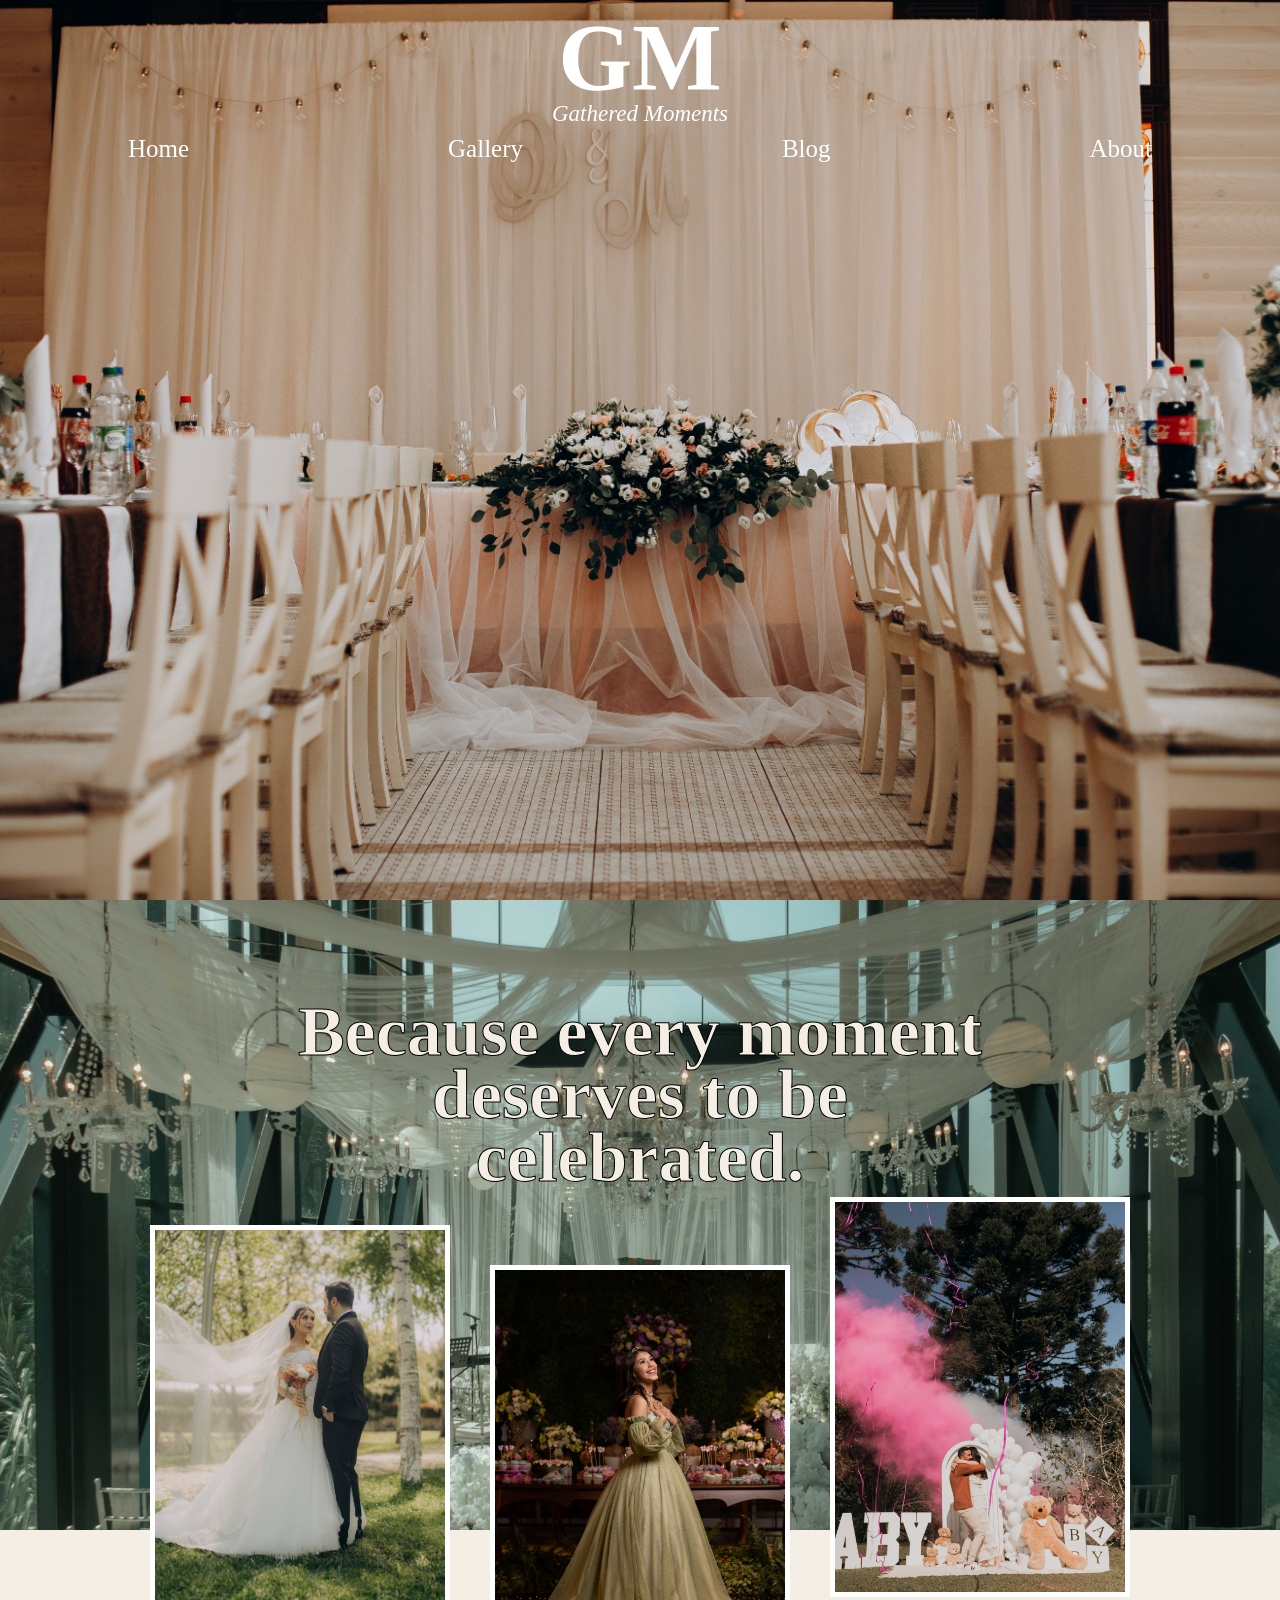
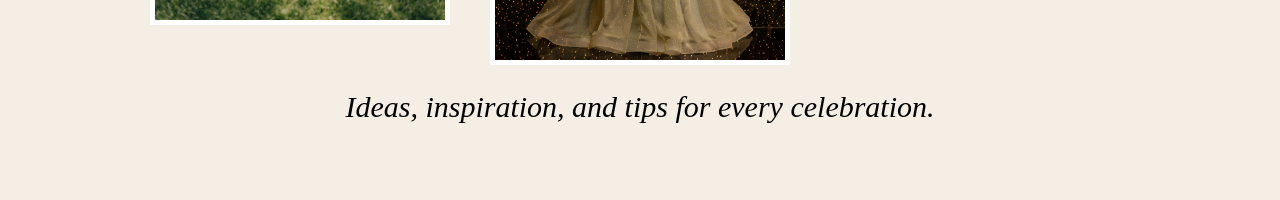
==== home.html @ 7b4e840d "First design for blog page" ====
<!DOCTYPE html>
<html lang="en">
<head>
   <link rel="stylesheet" href="style.css">
   <meta charset="UTF-8">
   <meta name="viewport" content="width=device-width, initial-scale=1.0">
   <title>Home</title>
</head>
<body>
   <section class="home"> 
       <div class="logo">
           <h1>GM</h1>
           <p>Gathered Moments</p>
      </div>

       <nav>
         <a href="home.html">Home</a>
         <a href="gallery.html">Gallery</a>
         <a href="blog.html">Blog</a>
         <a href="about.html">About</a>
      </nav>
   </section>

    <section class="Introduction">

        <div class="intro-text">
             <h1>Because every moment<br>deserves to be<br>celebrated.</h1>
        </div>

        <div class="intropic">

           <div class="pictures-intro">
               <img src="pic-intro 1.jpg" alt="Pic-intro 1">
               <img src="pic-intro 2.jpg" alt="Pic-intro 2">
               <img src="pic-intro 3.jpg" alt="Pic-intro 3">
           </div>

        </div> 
 
      <h2>Ideas, inspiration, and tips for every celebration.</h2>

    </section>

</body>


</body>
</html>
---- style.css ----
* {
    box-sizing: border-box;
}

body {
    margin: 0;
}

.home {
    height: 100vh;

    background-image: url("homewebpic.jpg");
    background-size: cover;
    background-position: center;
    background-repeat: no-repeat;

    position: relative;
}

nav {
    display: flex;
    justify-content: space-between;
    align-items: center;

    width: 80%;
    margin: 0 auto;

    padding-top: 135px;
}

nav a {
    color: white;
    text-decoration: none;
    font-family: Georgia, serif;
    font-size: 25px;
}

.logo {
    position: absolute;
    top: 20px;
    left: 50%;
    transform: translateX(-50%);

    text-align: center;
    color: white;
}

.logo h1 {
    font-size: 95px;
    font-family: Brush Script MT, cursive;
    margin: 0;
    line-height: 0.8;
}

.logo p {
    font-size: 23px;
    font-family: Times New Roman, serif;
    font-style: italic;
    margin: 5px 0 0;
}


.Introduction {
    position: relative;
    height: 100vh;
    background-color: #f5eee5;
}

.intropic {
    height: 70%;
    
    background-image: url("introwebpic.jpg");
    background-size: cover;
    background-position: center;
    background-repeat: no-repeat;

    position: relative;
}

.pictures-intro {
    display: flex;
    gap: 40px;

    position: absolute;
    bottom: -80px;
    left: 50%;
    transform: translateX(-50%);
}

.pictures-intro img {
    width: 300px;
    height: 400px;
    border: 5px solid white;

    object-fit: cover;
}

.pictures-intro img:nth-child(1) {
    transform: translateY(15px);
}

.pictures-intro img:nth-child(2) {
    transform: translateY( 55px);
}

.pictures-intro img:nth-child(3) {
    transform: translateY(-13px);
}

.intro-text {
    position: absolute;
    top: 100px;
    left: 50%;
    transform: translateX(-50%);
    width: 80%;
    text-align: center;
    z-index: 2;
}

.intro-text h1 {
    font-family: Georgia, serif;
    font-size: 70px;
    font-weight: bold;
    line-height: 0.9;
    color: #f5eee5;
    margin: 0;
    -webkit-text-stroke: 1px black
}

.Introduction h2 {
    text-align: center;
    font-style: italic; 
    font-weight: bold;
    font-family: Georgia, serif;
    font-size: 30px;
    font-weight: normal;
    margin: 0;
    padding-top: 160px;
}
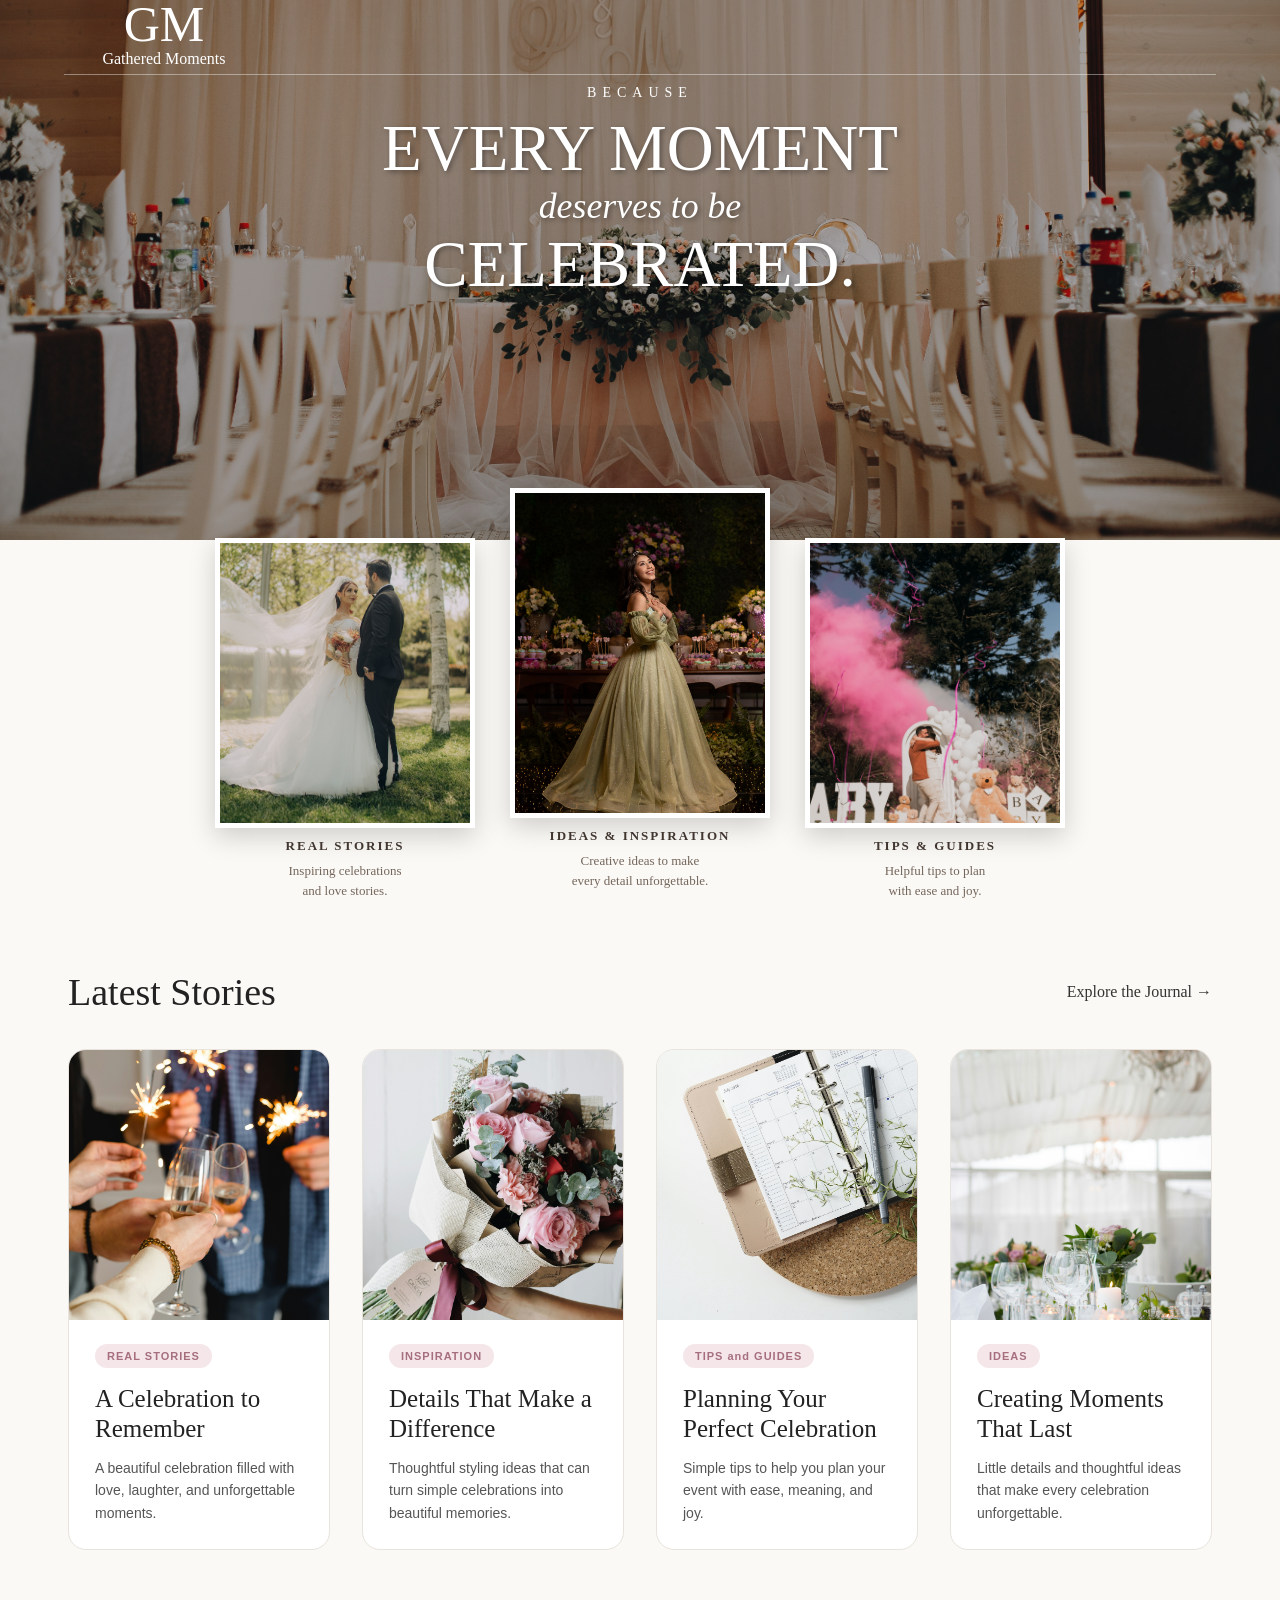
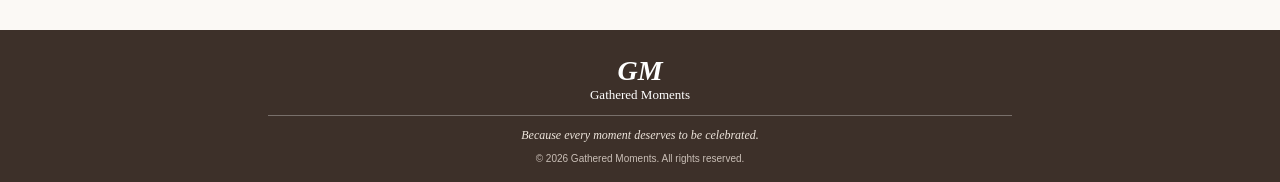
==== commit 908c6fca: "Added blog posts and footer" ====
--- a/home.html
+++ b/home.html
@@ -1,48 +1,208 @@
 <!DOCTYPE html>
 <html lang="en">
+
 <head>
-   <link rel="stylesheet" href="style.css">
-   <meta charset="UTF-8">
-   <meta name="viewport" content="width=device-width, initial-scale=1.0">
-   <title>Home</title>
+    <link rel="stylesheet" href="style.css">
+
+    <meta charset="UTF-8">
+    <meta name="viewport" content="width=device-width, initial-scale=1.0">
+
+    <title>Gathered Moments</title>
 </head>
+
 <body>
-   <section class="home"> 
-       <div class="logo">
-           <h1>GM</h1>
-           <p>Gathered Moments</p>
-      </div>
-
-       <nav>
-         <a href="home.html">Home</a>
-         <a href="gallery.html">Gallery</a>
-         <a href="blog.html">Blog</a>
-         <a href="about.html">About</a>
-      </nav>
-   </section>
-
-    <section class="Introduction">
+
+    <section class="home">
+
+
+        <nav>
+
+            <div class="logo">
+                <h1>GM</h1>
+                <p>Gathered Moments</p>
+            </div>
+
+        </nav>
+
 
         <div class="intro-text">
-             <h1>Because every moment<br>deserves to be<br>celebrated.</h1>
-        </div>
-
-        <div class="intropic">
-
-           <div class="pictures-intro">
-               <img src="pic-intro 1.jpg" alt="Pic-intro 1">
-               <img src="pic-intro 2.jpg" alt="Pic-intro 2">
-               <img src="pic-intro 3.jpg" alt="Pic-intro 3">
-           </div>
-
-        </div> 
- 
-      <h2>Ideas, inspiration, and tips for every celebration.</h2>
+
+            <p class="small-text">
+                 BECAUSE
+            </p>
+
+            <h1>
+                EVERY MOMENT
+                <span>deserves to be</span>
+                CELEBRATED.
+            </h1>
+
+        </div>
+
+
+        <div class="pictures-intro">
+
+            <div class="picture-card">
+
+                <img src="pic-intro 1.jpg">
+
+                <p class="card-title">
+                    REAL STORIES
+                </p>
+
+                <p class="card-description">
+                    Inspiring celebrations<br>
+                    and love stories.
+                </p>
+
+            </div>
+
+
+            <div class="picture-card middle">
+
+                <img src="pic-intro 2.jpg">
+
+                <p class="card-title">
+                    IDEAS & INSPIRATION
+                </p>
+
+                <p class="card-description">
+                    Creative ideas to make<br>
+                    every detail unforgettable.
+                </p>
+
+            </div>
+
+
+            <div class="picture-card">
+
+                <img src="pic-intro 3.jpg">
+
+                <p class="card-title">
+                    TIPS & GUIDES
+                </p>
+
+                <p class="card-description">
+                    Helpful tips to plan<br>
+                    with ease and joy.
+                </p>
+
+            </div>
+
+        </div>
+
 
     </section>
 
+   
+    <section class="latest-stories">
+
+        <div class="stories-header">
+            <h2>Latest Stories</h2>
+             <span>Explore the Journal →</span>
+        </div>
+
+        <div class="stories-container">
+
+        <div class="story-card">
+
+            <img src="blog-pic4.jpg">
+
+            <div class="story-info">
+
+                <p class="category">REAL STORIES</p>
+
+                <h3>A Celebration to Remember</h3>
+
+                <p class="description">
+                    A beautiful celebration filled with love,
+                    laughter, and unforgettable moments.
+                </p>
+
+            </div>
+
+        </div>
+
+        <div class="story-card">
+
+            <img src="blog-pic2.jpg">
+
+            <div class="story-info">
+
+                <p class="category">INSPIRATION</p>
+
+                <h3>Details That Make a Difference</h3>
+
+                <p class="description">
+                    Thoughtful styling ideas that can turn
+                    simple celebrations into beautiful memories.
+                </p>
+
+            </div>
+
+        </div>
+
+        <div class="story-card">
+
+            <img src="blog-pic1.jpg">
+
+            <div class="story-info">
+
+                <p class="category">TIPS and GUIDES</p>
+
+                <h3>Planning Your Perfect Celebration</h3>
+
+                <p class="description">
+                    Simple tips to help you plan your event
+                    with ease, meaning, and joy.
+                </p>
+
+            </div>
+
+        </div>
+
+        <div class="story-card">
+
+            <img src="blog-pic3.jpg">
+
+            <div class="story-info">
+
+                <p class="category">IDEAS</p>
+
+                <h3>Creating Moments That Last</h3>
+
+                <p class="description">
+                    Little details and thoughtful ideas that
+                    make every celebration unforgettable.
+                </p>
+
+            </div>
+
+        </div>
+
+    </div>
+
+    </section>
+
+    <footer class="footer">
+
+        <div class="footer-logo">
+             <div class="footer-gm">GM</div>
+             <p>Gathered Moments</p>
+        </div>
+
+        <div class="footer-line"></div>
+
+             <p class="footer-text">
+              Because every moment deserves to be celebrated.
+            </p>
+
+             <p class="copyright">
+              © 2026 Gathered Moments. All rights reserved.
+             </p>
+
+     </footer>
+
 </body>
 
-
-</body>
 </html>
--- a/style.css
+++ b/style.css
@@ -2,138 +2,349 @@
     box-sizing: border-box;
 }
 
+html {
+    margin: 0;
+    padding: 0;
+}
+
 body {
     margin: 0;
 }
+
 
 .home {
     height: 100vh;
-
-    background-image: url("homewebpic.jpg");
+    min-height: 700px;
+    position: relative;
+    background-color: #f5eee561;
+    overflow: hidden;
+}
+
+
+.home::before {
+    content: "";
+    position: absolute;
+    top: 0;
+    left: 0;
+    width: 100%;
+    height: 60%;
+    background-image:
+        linear-gradient(
+            rgba(40, 30, 24, 0.30),
+            rgba(40, 30, 24, 0.30)
+        ),
+        url("homewebpic.jpg");
+
     background-size: cover;
     background-position: center;
     background-repeat: no-repeat;
-
+    z-index: 0;
+}
+
+
+nav {
     position: relative;
-}
-
-nav {
+    z-index: 10;
+    width: 90%;
+    height: 75px;
+    margin: 0 auto;
+    display: flex;
+    align-items: center;
+    justify-content: space-between;
+    border-bottom: 1px solid rgba(255, 255, 255, 0.4);
+}
+
+
+.logo {
+    width: 200px;
+    text-align: center;
+    color: white;
+}
+
+.logo h1 {
+    font-family: "Brush Script MT", cursive;
+    font-size: 50px;
+    font-weight: normal;
+    line-height: 0.7;
+    margin: 0;
+}
+
+.logo p {
+    font-family: "Times New Roman", serif;
+    font-size: 16px;
+    margin: 8px 0 0;
+}
+
+
+.intro-text {
+    position: absolute;
+    z-index: 5;
+    top: 85px;
+    left: 50%;
+    transform: translateX(-50%);
+    width: 90%;
+    text-align: center;
+    color: white;
+}
+
+
+.small-text {
+    font-family: Georgia, serif;
+    font-size: 14px;
+    letter-spacing: 6px;
+    margin: 0 0 20px;
+}
+
+
+.intro-text h1 {
+    font-family: Georgia, serif;
+    font-size: 65px;
+    font-weight: normal;
+    line-height: 0.85;
+    margin: 0;
+    text-shadow: 2px 2px 5px rgba(0, 0, 0, 0.35);
+}
+
+
+.intro-text h1 span {
+    display: block;
+    font-family: "Times New Roman", serif;
+    font-style: italic;
+    font-size: 0.55em;
+    margin: 15px 0;
+}
+
+
+.pictures-intro {
+    position: absolute;
+    z-index: 6;
+    left: 50%;
+    bottom: -25px;
+    transform: translateX(-50%);
+    width: 80%;
+    max-width: 1000px;
+    display: flex;
+    justify-content: center;
+    align-items: flex-start;
+    gap: 35px;
+}
+
+
+.picture-card {
+    width: 26%;
+    text-align: center;
+    position: relative;
+}
+
+
+.picture-card img {
+    width: 100%;
+    height: 290px;
+    object-fit: cover;
+    object-position: center;
+    border: 5px solid white;
+    display: block;
+    box-shadow:
+        0 8px 25px rgba(0, 0, 0, 0.18);
+}
+
+
+.picture-card:nth-child(1) {
+    transform: translateY(15px);
+}
+
+.picture-card:nth-child(2) {
+    transform: translateY(-35px);
+}
+
+.picture-card:nth-child(3) {
+    transform: translateY(15px);
+}
+
+.picture-card:nth-child(1) img {
+    object-position: center;
+}
+
+
+.picture-card:nth-child(2) img {
+    object-position: center;
+}
+
+
+.picture-card:nth-child(3) img {
+    object-position: center;
+}
+
+
+.picture-card:nth-child(2) img {
+    height: 330px;
+}
+
+
+.card-title {
+    font-family: Georgia, serif;
+    font-size: 13px;
+    font-weight: bold;
+    letter-spacing: 2px;
+    color: #40362f;
+    margin-top: 10px;
+    margin-bottom: 7px;
+}
+
+
+.card-description {
+    font-family: Georgia, serif;
+    font-size: 13px;
+    line-height: 1.5;
+    color: #74665b;
+    margin: 0;
+}
+
+
+.latest-stories {
+    background-color: #fbf9f5;
+    padding: 70px 68px 80px;
+}
+
+
+.stories-header {
     display: flex;
     justify-content: space-between;
     align-items: center;
-
-    width: 80%;
-    margin: 0 auto;
-
-    padding-top: 135px;
-}
-
-nav a {
-    color: white;
-    text-decoration: none;
-    font-family: Georgia, serif;
+    margin-bottom: 35px;
+}
+
+.stories-header h2 {
+    margin: 0;
+
+    font-family: Georgia, "Times New Roman", serif;
+    font-size: 38px;
+    font-weight: normal;
+
+    color: #222;
+}
+
+.stories-header span {
+    font-family: Georgia, "Times New Roman", serif;
+    font-size: 16px;
+    color: #333;
+}
+
+
+.stories-container {
+    display: flex;
+    gap: 32px;
+}
+
+
+.story-card {
+    width: 25%;
+    background-color: #ffffff;
+
+    border: 1px solid #e8e3dc;
+    border-radius: 18px;
+
+    overflow: hidden;
+}
+
+
+.story-card img {
+    width: 100%;
+    height: 270px;
+
+    object-fit: cover;
+    display: block;
+}
+
+
+.story-info {
+    padding: 24px 26px 25px;
+}
+
+
+.category {
+    display: inline-block;
+
+    margin: 0 0 16px;
+
+    padding: 6px 12px;
+
+    border-radius: 20px;
+
+    background-color: #f5e6e9;
+
+    font-family: Arial, sans-serif;
+    font-size: 11px;
+    font-weight: bold;
+    letter-spacing: 1px;
+
+    color: #a66f7d;
+}
+
+
+.story-info h3 {
+    margin: 0 0 13px;
+
+    font-family: Georgia, "Times New Roman", serif;
     font-size: 25px;
-}
-
-.logo {
-    position: absolute;
-    top: 20px;
-    left: 50%;
-    transform: translateX(-50%);
-
+    font-weight: normal;
+    line-height: 1.2;
+
+    color: #222;
+}
+
+.description {
+    margin: 0;
+
+    font-family: Arial, sans-serif;
+    font-size: 14px;
+    line-height: 1.6;
+
+    color: #555;
+}
+
+.footer {
+    background-color: #3d3029;
+    color: #fff;
     text-align: center;
-    color: white;
-}
-
-.logo h1 {
-    font-size: 95px;
-    font-family: Brush Script MT, cursive;
-    margin: 0;
-    line-height: 0.8;
-}
-
-.logo p {
-    font-size: 23px;
-    font-family: Times New Roman, serif;
+    padding: 25px 20px 18px;
+}
+
+.footer-logo {
+    margin-bottom: 12px;
+}
+
+.footer-gm {
+    font-family: Georgia, "Times New Roman", serif;
+    font-size: 28px;
     font-style: italic;
-    margin: 5px 0 0;
-}
-
-
-.Introduction {
-    position: relative;
-    height: 100vh;
-    background-color: #f5eee5;
-}
-
-.intropic {
-    height: 70%;
-    
-    background-image: url("introwebpic.jpg");
-    background-size: cover;
-    background-position: center;
-    background-repeat: no-repeat;
-
-    position: relative;
-}
-
-.pictures-intro {
-    display: flex;
-    gap: 40px;
-
-    position: absolute;
-    bottom: -80px;
-    left: 50%;
-    transform: translateX(-50%);
-}
-
-.pictures-intro img {
-    width: 300px;
-    height: 400px;
-    border: 5px solid white;
-
-    object-fit: cover;
-}
-
-.pictures-intro img:nth-child(1) {
-    transform: translateY(15px);
-}
-
-.pictures-intro img:nth-child(2) {
-    transform: translateY( 55px);
-}
-
-.pictures-intro img:nth-child(3) {
-    transform: translateY(-13px);
-}
-
-.intro-text {
-    position: absolute;
-    top: 100px;
-    left: 50%;
-    transform: translateX(-50%);
-    width: 80%;
-    text-align: center;
-    z-index: 2;
-}
-
-.intro-text h1 {
-    font-family: Georgia, serif;
-    font-size: 70px;
     font-weight: bold;
-    line-height: 0.9;
-    color: #f5eee5;
-    margin: 0;
-    -webkit-text-stroke: 1px black
-}
-
-.Introduction h2 {
-    text-align: center;
-    font-style: italic; 
-    font-weight: bold;
-    font-family: Georgia, serif;
-    font-size: 30px;
-    font-weight: normal;
-    margin: 0;
-    padding-top: 160px;
+}
+
+.footer-logo p {
+    margin: 0;
+    font-family: Georgia, "Times New Roman", serif;
+    font-size: 13px;
+}
+
+.footer-line {
+    width: 60%;
+    height: 1px;
+    background-color: rgba(255, 255, 255, 0.3);
+    margin: 12px auto;
+}
+
+.footer-text {
+    margin: 0 0 10px;
+    font-family: Georgia, "Times New Roman", serif;
+    font-size: 12px;
+    font-style: italic;
+    color: #eee5dc;
+}
+
+.copyright {
+    margin: 0;
+    font-family: Arial, sans-serif;
+    font-size: 10px;
+    color: #c9beb6;
 }
